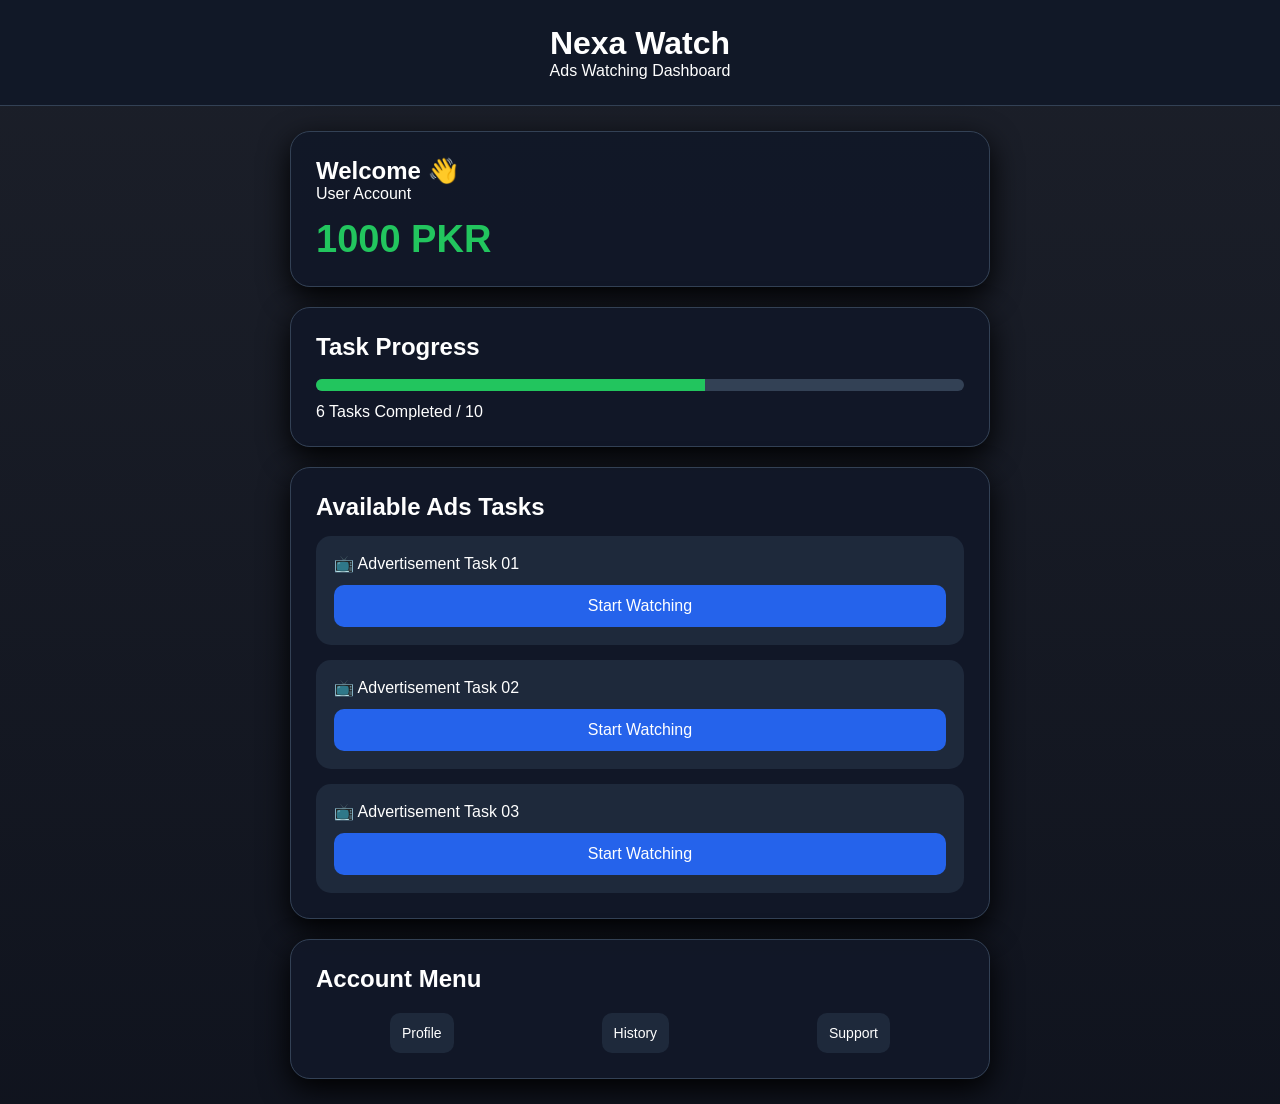
==== dashboard.html @ ea506d5b "Update dashboard.html" ====
<!DOCTYPE html>
<html lang="en">

<head>

<meta charset="UTF-8">
<meta name="viewport" content="width=device-width, initial-scale=1.0">

<title>Nexa Watch Dashboard</title>

<style>

*{
margin:0;
padding:0;
box-sizing:border-box;
font-family:Arial,sans-serif;
}

body{

background:
linear-gradient(rgba(3,7,18,.9),rgba(3,7,18,.95)),
url("https://images.unsplash.com/photo-1611162617474-5b21e879e113");

background-size:cover;
background-position:center;
color:white;

}


.header{

background:rgba(17,24,39,.95);
padding:25px;
text-align:center;
border-bottom:1px solid #334155;

}


.header h1{

font-size:32px;

}


.container{

width:90%;
max-width:700px;
margin:25px auto;

}


.card{

background:rgba(17,24,39,.95);
padding:25px;
border-radius:20px;
margin-bottom:20px;
border:1px solid #334155;
box-shadow:0 10px 30px #000;

}


.balance{

font-size:38px;
color:#22c55e;
margin-top:15px;

}


.task{

background:#1e293b;
padding:18px;
border-radius:15px;
margin-top:15px;

}


.task button{

width:100%;
padding:12px;
margin-top:12px;
border:none;
border-radius:10px;
background:#2563eb;
color:white;
font-size:16px;

}


.progress{

height:12px;
background:#334155;
border-radius:20px;
overflow:hidden;

}


.progress span{

display:block;
height:100%;
width:60%;
background:#22c55e;

}


.menu{

display:flex;
justify-content:space-around;
margin-top:20px;

}


.menu div{

background:#1e293b;
padding:12px;
border-radius:10px;
font-size:14px;

}


</style>

</head>


<body>


<div class="header">

<h1>Nexa Watch</h1>

<p>Ads Watching Dashboard</p>

</div>



<div class="container">



<div class="card">

<h2>Welcome 👋</h2>

<p>User Account</p>

<h1 class="balance">
1000 PKR
</h1>

</div>



<div class="card">

<h2>Task Progress</h2>

<br>

<div class="progress">

<span></span>

</div>

<p style="margin-top:12px;">
6 Tasks Completed / 10
</p>

</div>



<div class="card">

<h2>Available Ads Tasks</h2>


<div class="task">

📺 Advertisement Task 01

<button>
Start Watching
</button>

</div>



<div class="task">

📺 Advertisement Task 02

<button>
Start Watching
</button>

</div>



<div class="task">

📺 Advertisement Task 03

<button>
Start Watching
</button>

</div>



</div>



<div class="card">

<h2>Account Menu</h2>


<div class="menu">

<div>Profile</div>

<div>History</div>

<div>Support</div>

</div>


</div>



</div>


</body>

</html>
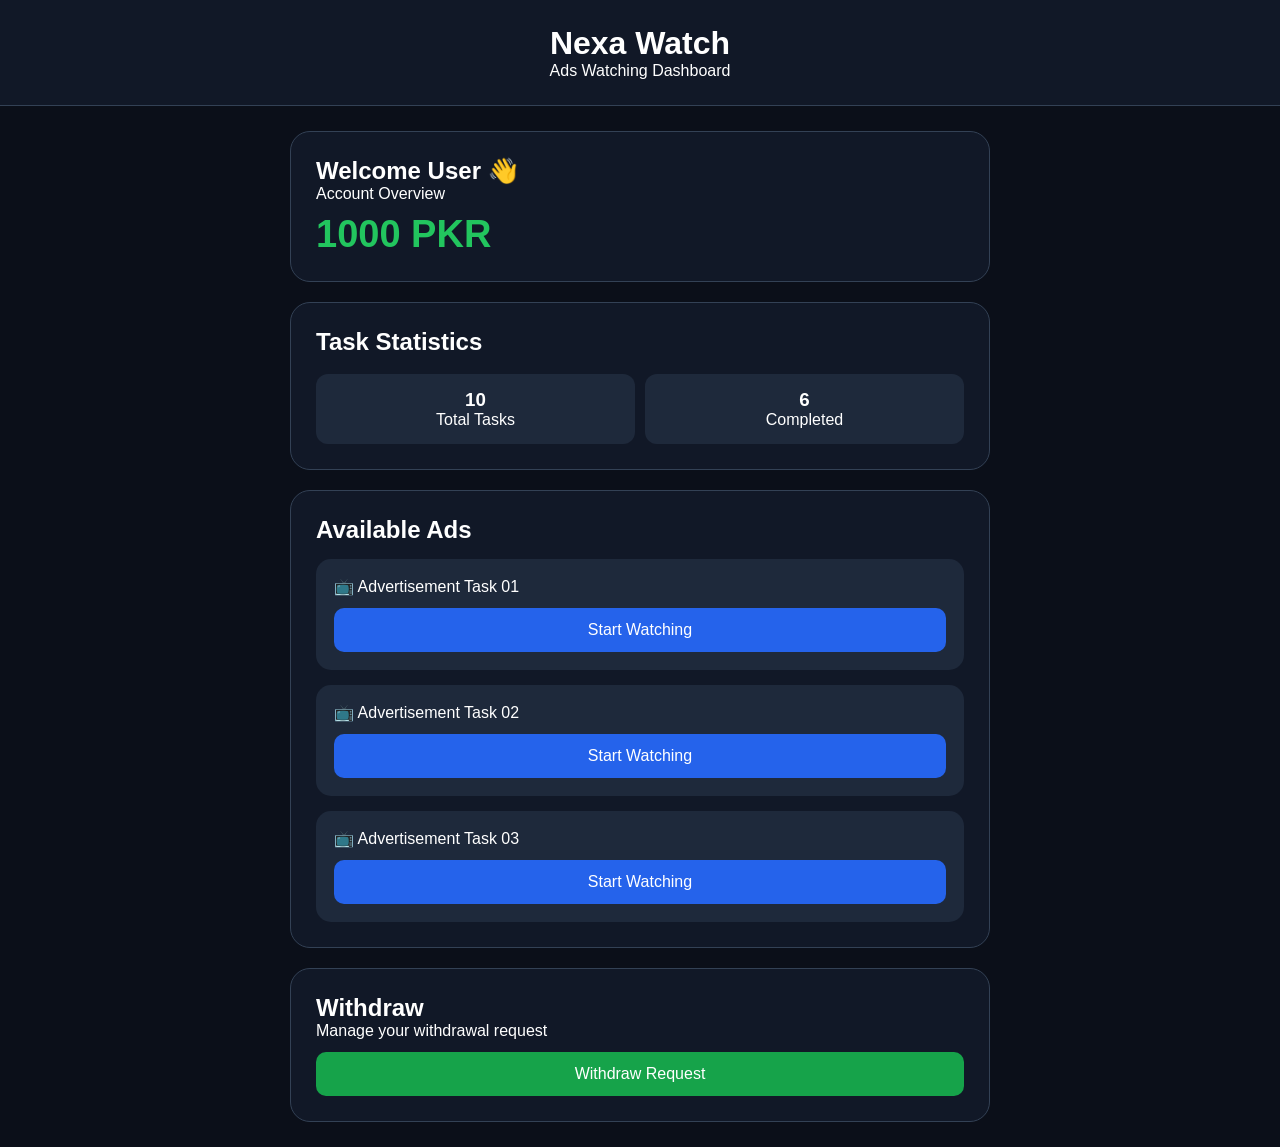
==== commit 7f077b2a: "Update dashboard.html" ====
--- a/dashboard.html
+++ b/dashboard.html
@@ -18,127 +18,75 @@
 }
 
 body{
-
-background:
-linear-gradient(rgba(3,7,18,.9),rgba(3,7,18,.95)),
-url("https://images.unsplash.com/photo-1611162617474-5b21e879e113");
-
-background-size:cover;
-background-position:center;
+background:#0b0f19;
 color:white;
-
-}
-
+}
 
 .header{
-
-background:rgba(17,24,39,.95);
+background:#111827;
 padding:25px;
 text-align:center;
 border-bottom:1px solid #334155;
-
-}
-
+}
 
 .header h1{
-
 font-size:32px;
-
-}
-
+}
 
 .container{
-
 width:90%;
 max-width:700px;
 margin:25px auto;
-
-}
-
+}
 
 .card{
-
-background:rgba(17,24,39,.95);
+background:#111827;
 padding:25px;
 border-radius:20px;
 margin-bottom:20px;
 border:1px solid #334155;
-box-shadow:0 10px 30px #000;
-
-}
-
+}
 
 .balance{
-
 font-size:38px;
 color:#22c55e;
-margin-top:15px;
-
-}
-
+margin-top:10px;
+}
+
+.stats{
+display:flex;
+gap:10px;
+}
+
+.stat{
+flex:1;
+background:#1e293b;
+padding:15px;
+border-radius:12px;
+text-align:center;
+}
 
 .task{
-
 background:#1e293b;
 padding:18px;
 border-radius:15px;
 margin-top:15px;
-
-}
-
-
-.task button{
-
+}
+
+button{
 width:100%;
-padding:12px;
+padding:13px;
 margin-top:12px;
 border:none;
 border-radius:10px;
 background:#2563eb;
 color:white;
 font-size:16px;
-
-}
-
-
-.progress{
-
-height:12px;
-background:#334155;
-border-radius:20px;
-overflow:hidden;
-
-}
-
-
-.progress span{
-
-display:block;
-height:100%;
-width:60%;
-background:#22c55e;
-
-}
-
-
-.menu{
-
-display:flex;
-justify-content:space-around;
-margin-top:20px;
-
-}
-
-
-.menu div{
-
-background:#1e293b;
-padding:12px;
-border-radius:10px;
-font-size:14px;
-
-}
-
+}
+
+.withdraw{
+background:#16a34a;
+}
 
 </style>
 
@@ -161,12 +109,11 @@
 <div class="container">
 
 
-
-<div class="card">
-
-<h2>Welcome 👋</h2>
-
-<p>User Account</p>
+<div class="card">
+
+<h2>Welcome User 👋</h2>
+
+<p>Account Overview</p>
 
 <h1 class="balance">
 1000 PKR
@@ -178,84 +125,86 @@
 
 <div class="card">
 
-<h2>Task Progress</h2>
+<h2>Task Statistics</h2>
 
 <br>
 
-<div class="progress">
-
-<span></span>
-
-</div>
-
-<p style="margin-top:12px;">
-6 Tasks Completed / 10
-</p>
-
-</div>
-
-
-
-<div class="card">
-
-<h2>Available Ads Tasks</h2>
+<div class="stats">
+
+<div class="stat">
+<h3>10</h3>
+<p>Total Tasks</p>
+</div>
+
+
+<div class="stat">
+<h3>6</h3>
+<p>Completed</p>
+</div>
+
+</div>
+
+</div>
+
+
+
+<div class="card">
+
+<h2>Available Ads</h2>
 
 
 <div class="task">
 
 📺 Advertisement Task 01
 
+<a href="task.html">
 <button>
 Start Watching
 </button>
-
-</div>
-
+</a>
+
+</div>
 
 
 <div class="task">
 
 📺 Advertisement Task 02
 
+<a href="task.html">
 <button>
 Start Watching
 </button>
-
-</div>
-
+</a>
+
+</div>
 
 
 <div class="task">
 
 📺 Advertisement Task 03
 
+<a href="task.html">
 <button>
 Start Watching
 </button>
-
-</div>
-
-
-
-</div>
-
-
-
-<div class="card">
-
-<h2>Account Menu</h2>
-
-
-<div class="menu">
-
-<div>Profile</div>
-
-<div>History</div>
-
-<div>Support</div>
-
-</div>
-
+</a>
+
+</div>
+
+
+</div>
+
+
+
+<div class="card">
+
+<h2>Withdraw</h2>
+
+<p>Manage your withdrawal request</p>
+
+<button class="withdraw">
+Withdraw Request
+</button>
 
 </div>
 
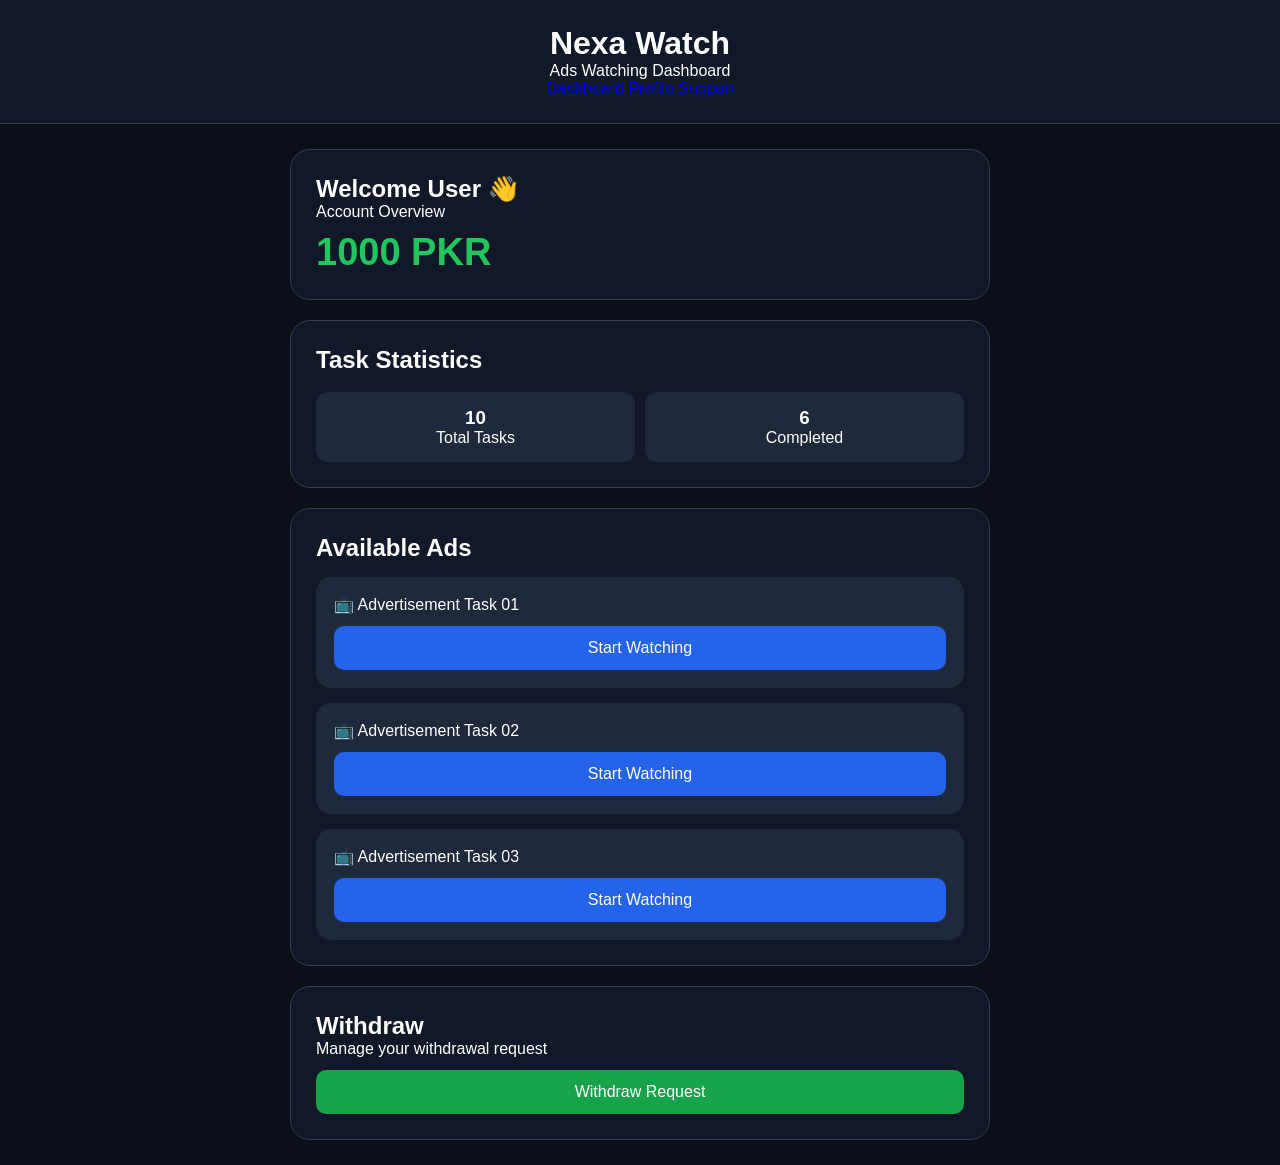
==== commit 31128021: "Update dashboard.html" ====
--- a/dashboard.html
+++ b/dashboard.html
@@ -102,6 +102,18 @@
 
 <p>Ads Watching Dashboard</p>
 
+
+<div class="menu">
+
+<a href="dashboard.html">Dashboard</a>
+
+<a href="profile.html">Profile</a>
+
+<a href="support.html">Support</a>
+
+</div>
+
+
 </div>
 
 
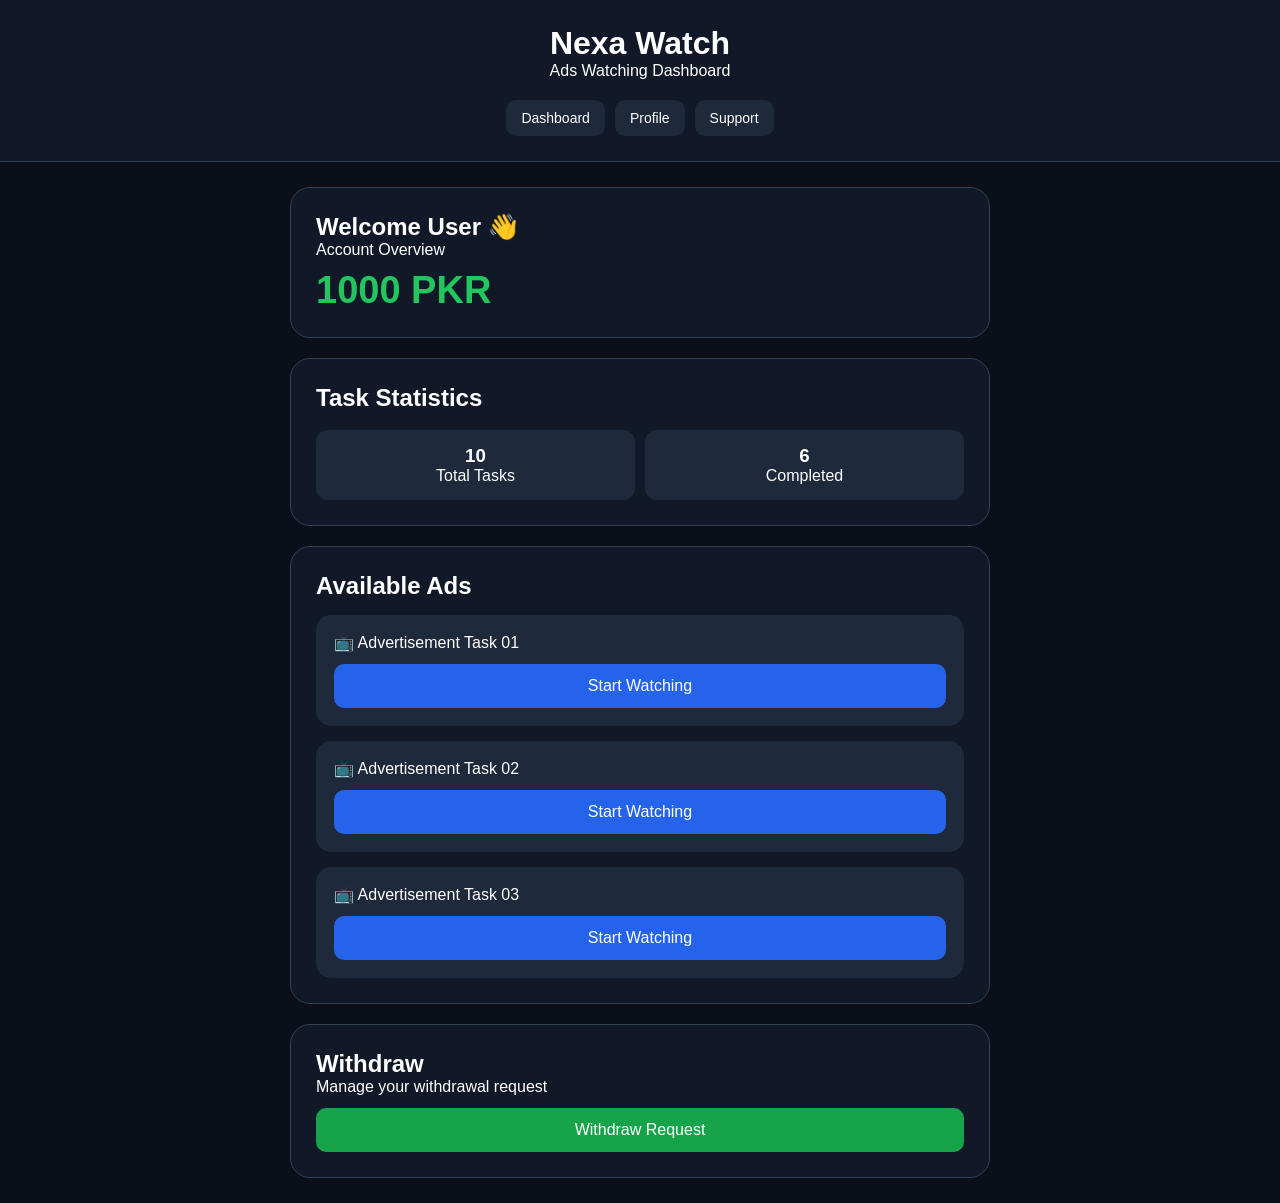
==== commit 5a5b427f: "Update dashboard.html" ====
--- a/dashboard.html
+++ b/dashboard.html
@@ -88,7 +88,21 @@
 background:#16a34a;
 }
 
-</style>
+.menu{
+margin-top:20px;
+display:flex;
+justify-content:center;
+gap:10px;
+}
+
+.menu a{
+background:#1e293b;
+padding:10px 15px;
+border-radius:10px;
+color:white;
+text-decoration:none;
+font-size:14px;
+  }</style>
 
 </head>
 
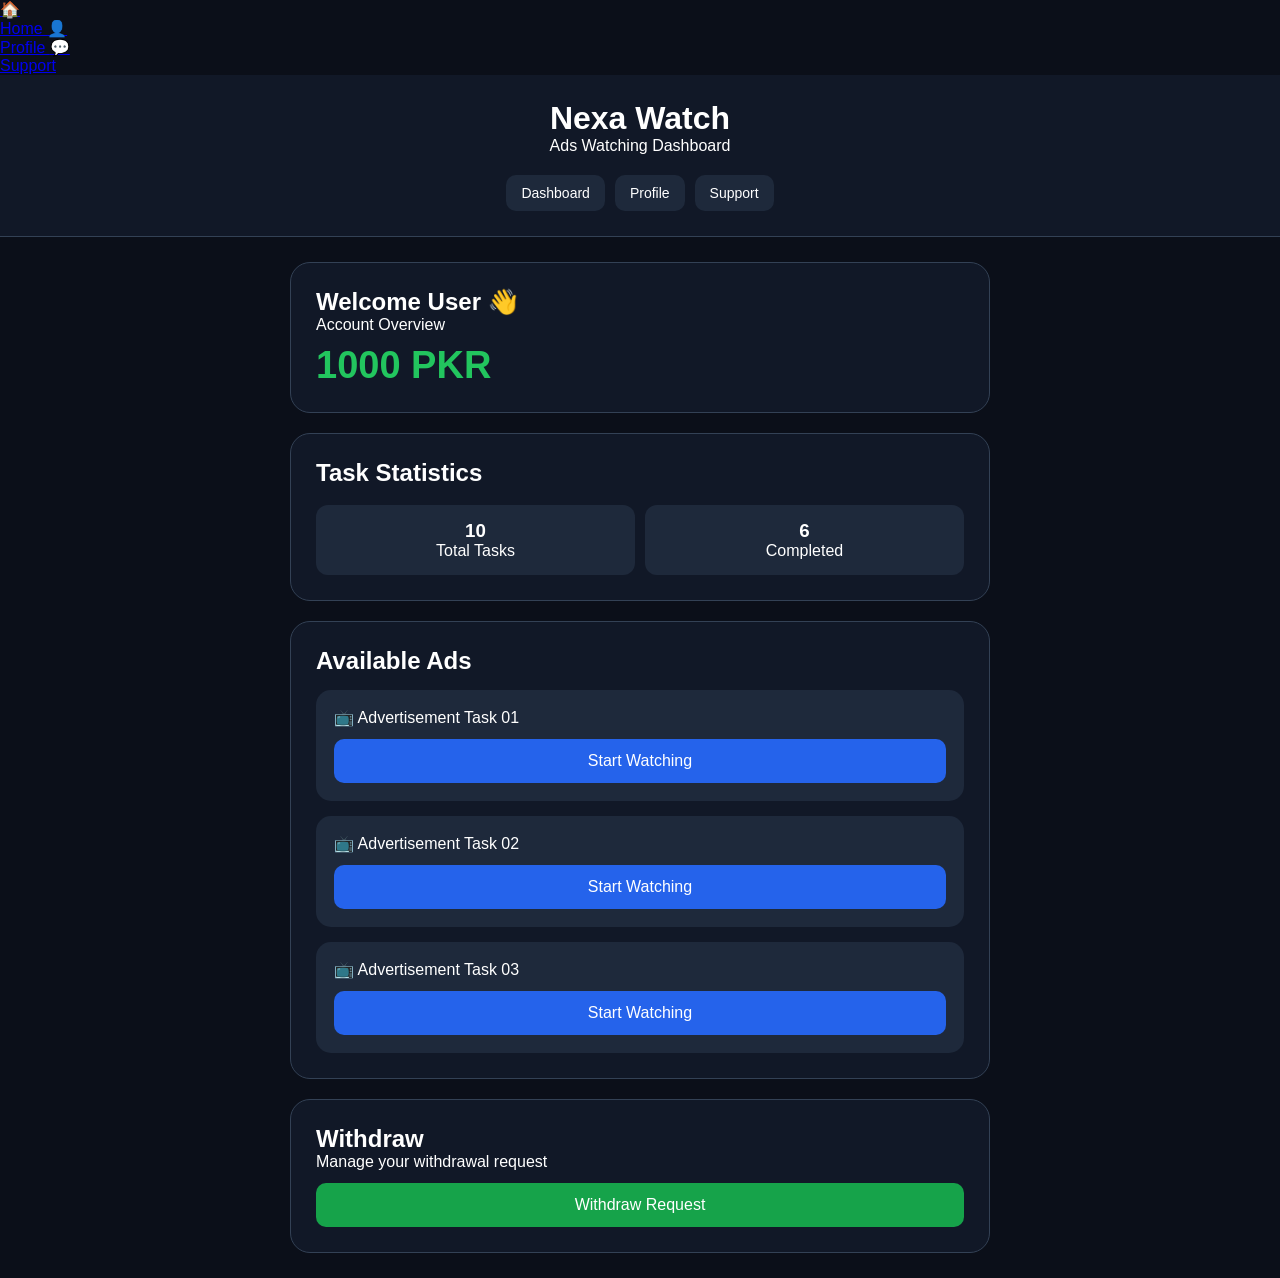
==== commit 9cc14b96: "Update dashboard.html" ====
--- a/dashboard.html
+++ b/dashboard.html
@@ -102,12 +102,46 @@
 color:white;
 text-decoration:none;
 font-size:14px;
-  }</style>
+ .bottom-nav{
+position:fixed;
+bottom:0;
+left:0;
+width:100%;
+background:#111827;
+padding:15px;
+display:flex;
+justify-content:space-around;
+border-top:1px solid #334155;
+}
+
+.bottom-nav a{
+color:white;
+text-decoration:none;
+font-size:14px;
+text-align:center;
+} }</style>
 
 </head>
 
 
-<body>
+<div class="bottom-nav">
+
+<a href="dashboard.html">
+🏠<br>
+Home
+</a>
+
+<a href="profile.html">
+👤<br>
+Profile
+</a>
+
+<a href="support.html">
+💬<br>
+Support
+</a>
+
+</div><body>
 
 
 <div class="header">
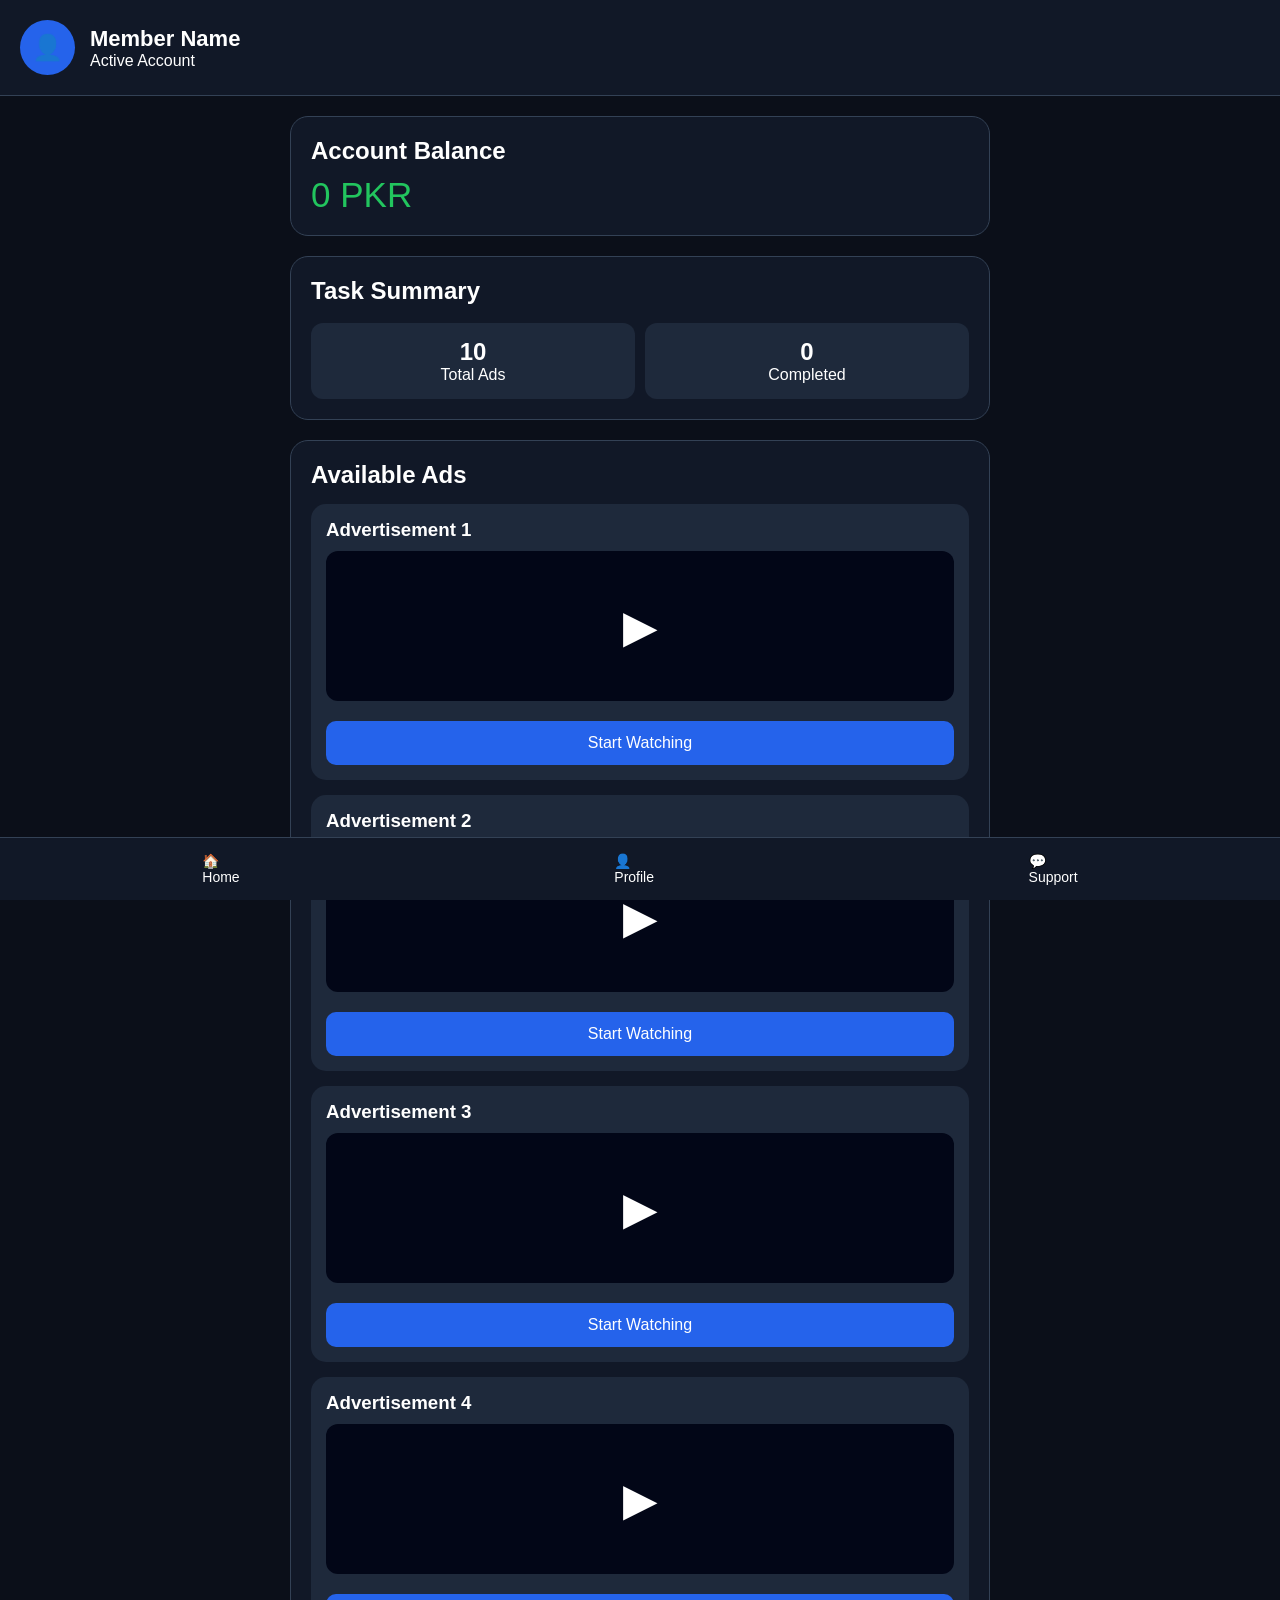
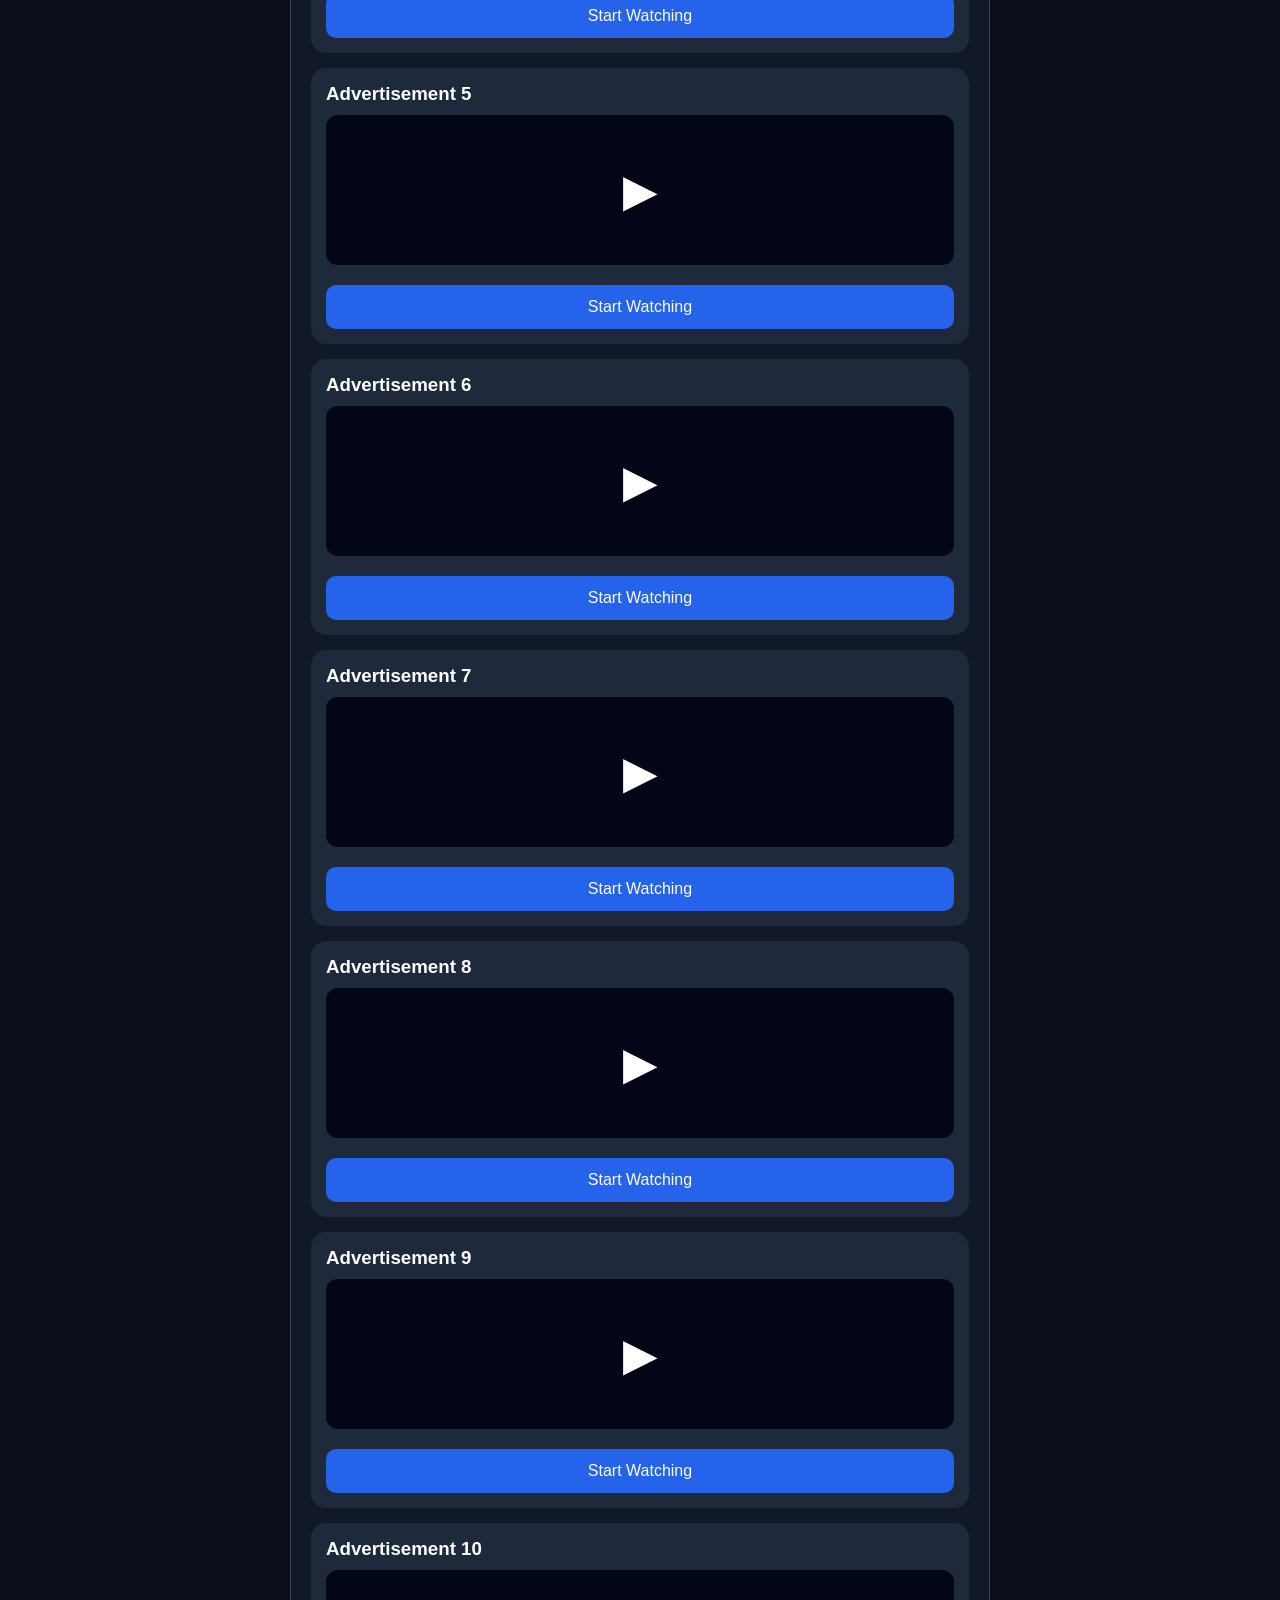
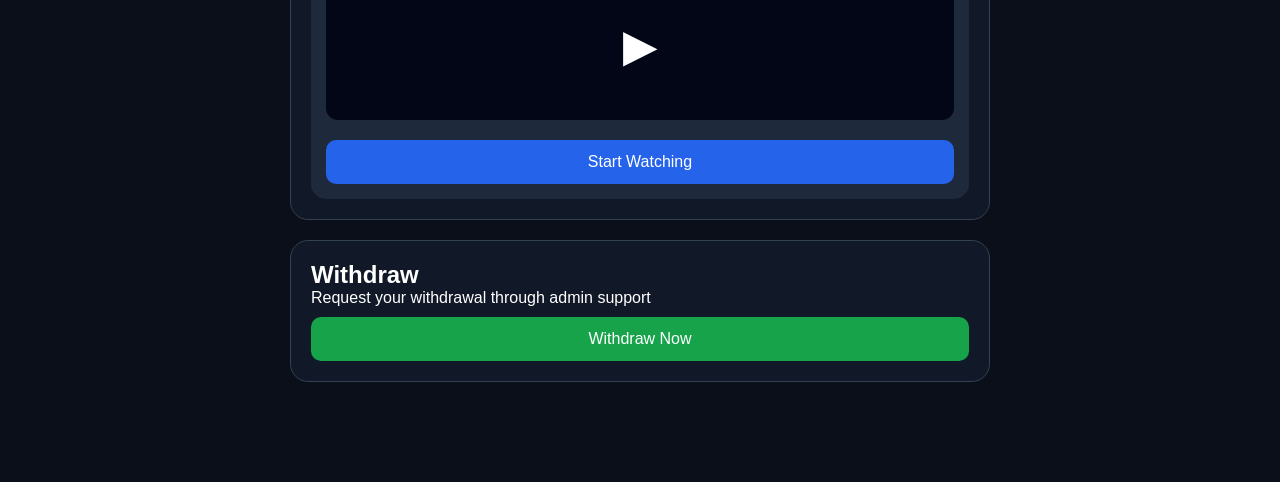
==== commit 85686762: "Update dashboard.html" ====
--- a/dashboard.html
+++ b/dashboard.html
@@ -20,35 +20,49 @@
 body{
 background:#0b0f19;
 color:white;
+padding-bottom:80px;
 }
 
 .header{
 background:#111827;
-padding:25px;
-text-align:center;
+padding:20px;
+display:flex;
+align-items:center;
+gap:15px;
 border-bottom:1px solid #334155;
 }
 
-.header h1{
-font-size:32px;
+.profile{
+width:55px;
+height:55px;
+border-radius:50%;
+background:#2563eb;
+display:flex;
+align-items:center;
+justify-content:center;
+font-size:25px;
+}
+
+.header h2{
+font-size:22px;
 }
 
 .container{
 width:90%;
 max-width:700px;
-margin:25px auto;
+margin:20px auto;
 }
 
 .card{
 background:#111827;
-padding:25px;
-border-radius:20px;
+padding:20px;
+border-radius:18px;
+border:1px solid #334155;
 margin-bottom:20px;
-border:1px solid #334155;
 }
 
 .balance{
-font-size:38px;
+font-size:35px;
 color:#22c55e;
 margin-top:10px;
 }
@@ -66,43 +80,45 @@
 text-align:center;
 }
 
-.task{
+
+.ad{
 background:#1e293b;
-padding:18px;
+padding:15px;
 border-radius:15px;
 margin-top:15px;
 }
+
+
+.video{
+height:150px;
+background:#020617;
+border-radius:12px;
+display:flex;
+align-items:center;
+justify-content:center;
+font-size:45px;
+margin:10px 0;
+}
+
 
 button{
 width:100%;
 padding:13px;
-margin-top:12px;
 border:none;
 border-radius:10px;
 background:#2563eb;
 color:white;
 font-size:16px;
-}
+margin-top:10px;
+}
+
 
 .withdraw{
 background:#16a34a;
 }
 
-.menu{
-margin-top:20px;
-display:flex;
-justify-content:center;
-gap:10px;
-}
-
-.menu a{
-background:#1e293b;
-padding:10px 15px;
-border-radius:10px;
-color:white;
-text-decoration:none;
-font-size:14px;
- .bottom-nav{
+
+.bottom{
 position:fixed;
 bottom:0;
 left:0;
@@ -114,162 +130,281 @@
 border-top:1px solid #334155;
 }
 
-.bottom-nav a{
+.bottom a{
 color:white;
 text-decoration:none;
 font-size:14px;
-text-align:center;
-} }</style>
+}
+
+
+</style>
 
 </head>
 
 
-<div class="bottom-nav">
+<body>
+
+
+<div class="header">
+
+<div class="profile">
+👤
+</div>
+
+<div>
+<h2>Member Name</h2>
+<p>Active Account</p>
+</div>
+
+</div>
+
+
+
+<div class="container">
+
+
+<div class="card">
+
+<h2>Account Balance</h2>
+
+<div class="balance">
+0 PKR
+</div>
+
+</div>
+
+
+
+<div class="card">
+
+<h2>Task Summary</h2>
+
+<br>
+
+<div class="stats">
+
+<div class="stat">
+<h2>10</h2>
+<p>Total Ads</p>
+</div>
+
+
+<div class="stat">
+<h2>0</h2>
+<p>Completed</p>
+</div>
+
+</div>
+
+</div>
+
+
+
+<div class="card">
+
+<h2>Available Ads</h2>
+
+
+
+<div class="ad">
+
+<h3>Advertisement 1</h3>
+
+<div class="video">
+▶
+</div>
+
+<button>
+Start Watching
+</button>
+
+</div>
+
+
+
+<div class="ad">
+
+<h3>Advertisement 2</h3>
+
+<div class="video">
+▶
+</div>
+
+<button>
+Start Watching
+</button>
+
+</div>
+
+
+
+<div class="ad">
+
+<h3>Advertisement 3</h3>
+
+<div class="video">
+▶
+</div>
+
+<button>
+Start Watching
+</button>
+
+</div>
+
+
+
+<div class="ad">
+
+<h3>Advertisement 4</h3>
+
+<div class="video">
+▶
+</div>
+
+<button>
+Start Watching
+</button>
+
+</div>
+
+
+
+<div class="ad">
+
+<h3>Advertisement 5</h3>
+
+<div class="video">
+▶
+</div>
+
+<button>
+Start Watching
+</button>
+
+</div>
+
+
+<div class="ad">
+
+<h3>Advertisement 6</h3>
+
+<div class="video">
+▶
+</div>
+
+<button>
+Start Watching
+</button>
+
+</div>
+
+
+
+<div class="ad">
+
+<h3>Advertisement 7</h3>
+
+<div class="video">
+▶
+</div>
+
+<button>
+Start Watching
+</button>
+
+</div>
+
+
+
+<div class="ad">
+
+<h3>Advertisement 8</h3>
+
+<div class="video">
+▶
+</div>
+
+<button>
+Start Watching
+</button>
+
+</div>
+
+
+
+<div class="ad">
+
+<h3>Advertisement 9</h3>
+
+<div class="video">
+▶
+</div>
+
+<button>
+Start Watching
+</button>
+
+</div>
+
+
+
+<div class="ad">
+
+<h3>Advertisement 10</h3>
+
+<div class="video">
+▶
+</div>
+
+<button>
+Start Watching
+</button>
+
+</div>
+
+
+
+</div>
+
+
+
+<div class="card">
+
+<h2>Withdraw</h2>
+
+<p>Request your withdrawal through admin support</p>
+
+<a href="support.html">
+
+<button class="withdraw">
+Withdraw Now
+</button>
+
+</a>
+
+</div>
+
+
+
+</div>
+
+
+
+<div class="bottom">
 
 <a href="dashboard.html">
-🏠<br>
-Home
+🏠<br>Home
 </a>
 
 <a href="profile.html">
-👤<br>
-Profile
+👤<br>Profile
 </a>
 
 <a href="support.html">
-💬<br>
-Support
+💬<br>Support
 </a>
 
-</div><body>
-
-
-<div class="header">
-
-<h1>Nexa Watch</h1>
-
-<p>Ads Watching Dashboard</p>
-
-
-<div class="menu">
-
-<a href="dashboard.html">Dashboard</a>
-
-<a href="profile.html">Profile</a>
-
-<a href="support.html">Support</a>
-
-</div>
-
-
-</div>
-
-
-
-<div class="container">
-
-
-<div class="card">
-
-<h2>Welcome User 👋</h2>
-
-<p>Account Overview</p>
-
-<h1 class="balance">
-1000 PKR
-</h1>
-
-</div>
-
-
-
-<div class="card">
-
-<h2>Task Statistics</h2>
-
-<br>
-
-<div class="stats">
-
-<div class="stat">
-<h3>10</h3>
-<p>Total Tasks</p>
-</div>
-
-
-<div class="stat">
-<h3>6</h3>
-<p>Completed</p>
-</div>
-
-</div>
-
-</div>
-
-
-
-<div class="card">
-
-<h2>Available Ads</h2>
-
-
-<div class="task">
-
-📺 Advertisement Task 01
-
-<a href="task.html">
-<button>
-Start Watching
-</button>
-</a>
-
-</div>
-
-
-<div class="task">
-
-📺 Advertisement Task 02
-
-<a href="task.html">
-<button>
-Start Watching
-</button>
-</a>
-
-</div>
-
-
-<div class="task">
-
-📺 Advertisement Task 03
-
-<a href="task.html">
-<button>
-Start Watching
-</button>
-</a>
-
-</div>
-
-
-</div>
-
-
-
-<div class="card">
-
-<h2>Withdraw</h2>
-
-<p>Manage your withdrawal request</p>
-
-<button class="withdraw">
-Withdraw Request
-</button>
-
-</div>
-
-
-
 </div>
 
 
